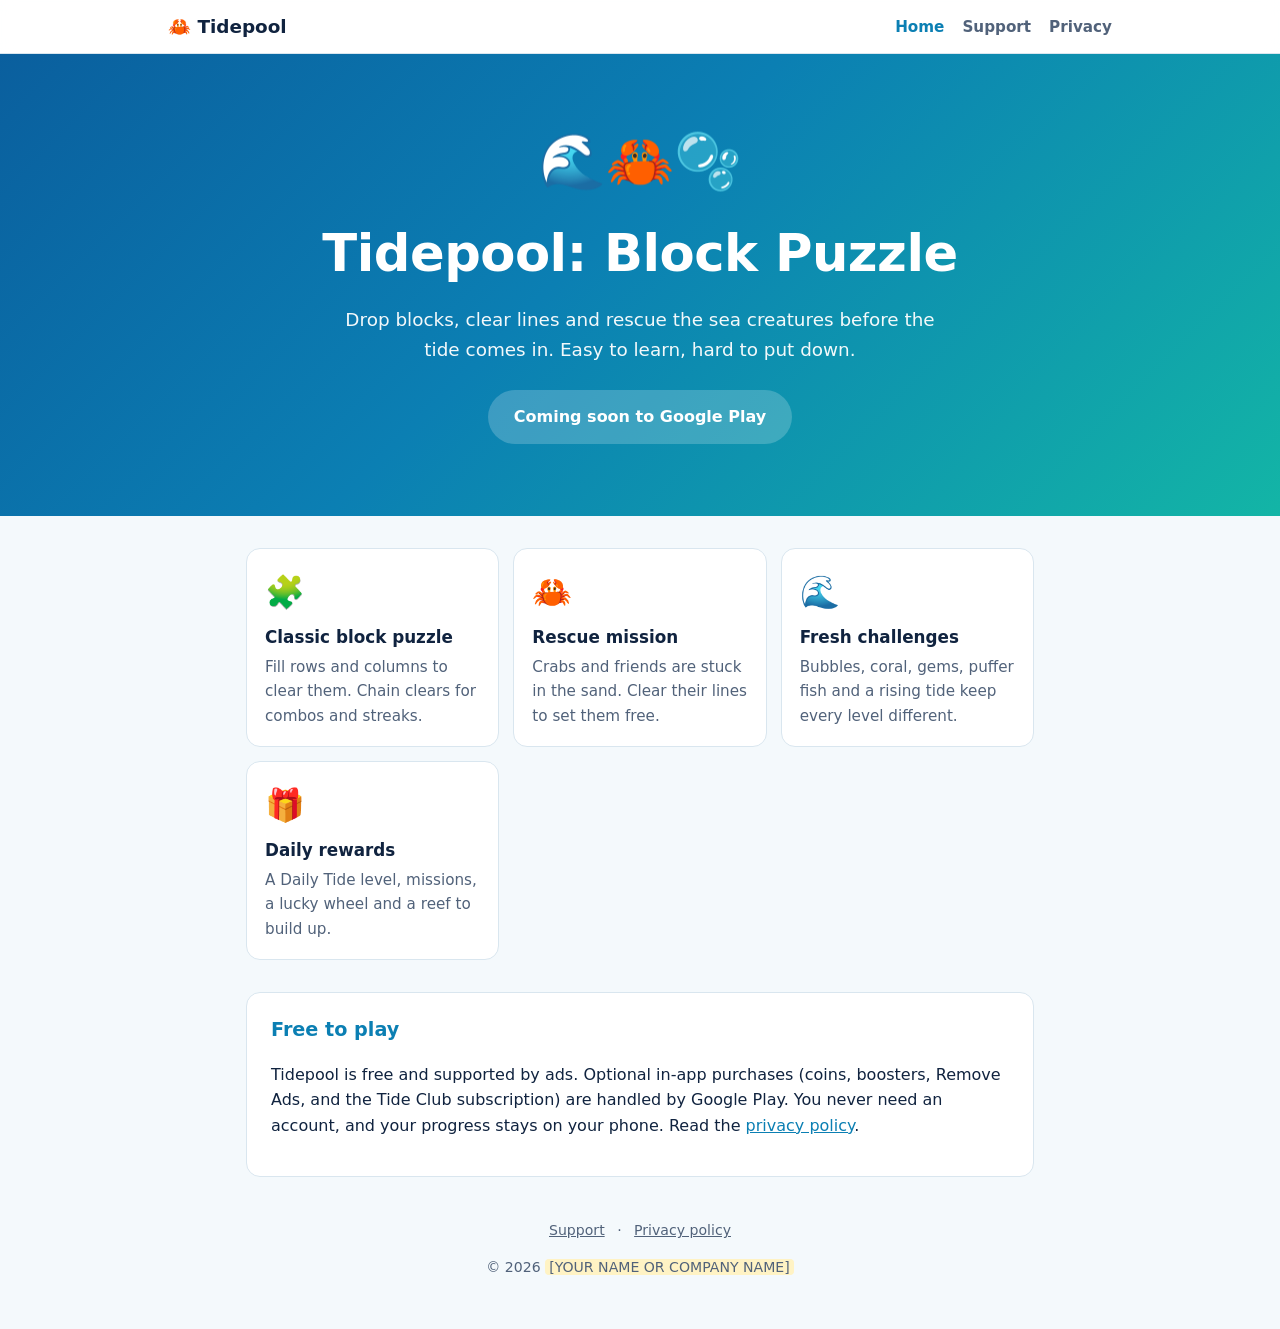
==== index.html @ 96809202 "Add files via upload" ====
<!DOCTYPE html>
<html lang="en">
<head>
<meta charset="utf-8">
<meta name="viewport" content="width=device-width, initial-scale=1">
<title>Tidepool: Block Puzzle</title>
<meta name="description" content="Tidepool is a relaxing block puzzle game: clear lines, rescue sea creatures, pop bubbles and beat the tide. Free on Android.">
<meta property="og:title" content="Tidepool: Block Puzzle">
<meta property="og:description" content="Clear lines, rescue sea creatures and beat the tide. Free on Android.">
<link rel="icon" href="data:image/svg+xml,<svg xmlns='http://www.w3.org/2000/svg' viewBox='0 0 100 100'><text y='.9em' font-size='90'>🦀</text></svg>">
<link rel="stylesheet" href="style.css">
</head>
<body>
<nav class="nav"><div class="inner">
  <a class="brand" href="./">🦀 Tidepool</a>
  <a href="./" aria-current="page">Home</a>
  <a href="support.html">Support</a>
  <a href="privacy.html">Privacy</a>
</div></nav>

<header class="hero">
  <div class="emoji">🌊🦀🫧</div>
  <h1>Tidepool: Block Puzzle</h1>
  <p>Drop blocks, clear lines and rescue the sea creatures before the tide comes in. Easy to learn, hard to put down.</p>
  <!-- Once the app is live, swap the span for:
       <a class="button" href="https://play.google.com/store/apps/details?id=com.tidepool.blockpuzzle">Get it on Google Play</a> -->
  <span class="button soon">Coming soon to Google Play</span>
</header>

<main>
  <div class="features">
    <div class="feature"><div class="icon">🧩</div><h3>Classic block puzzle</h3><p>Fill rows and columns to clear them. Chain clears for combos and streaks.</p></div>
    <div class="feature"><div class="icon">🦀</div><h3>Rescue mission</h3><p>Crabs and friends are stuck in the sand. Clear their lines to set them free.</p></div>
    <div class="feature"><div class="icon">🌊</div><h3>Fresh challenges</h3><p>Bubbles, coral, gems, puffer fish and a rising tide keep every level different.</p></div>
    <div class="feature"><div class="icon">🎁</div><h3>Daily rewards</h3><p>A Daily Tide level, missions, a lucky wheel and a reef to build up.</p></div>
  </div>

  <section class="card">
    <h2>Free to play</h2>
    <p>Tidepool is free and supported by ads. Optional in-app purchases (coins, boosters, Remove Ads, and the Tide Club subscription) are handled by Google Play. You never need an account, and your progress stays on your phone. Read the <a href="privacy.html">privacy policy</a>.</p>
  </section>
</main>

<footer>
  <a href="support.html">Support</a> · <a href="privacy.html">Privacy policy</a>
  <p>© 2026 <span class="fill">[YOUR NAME OR COMPANY NAME]</span></p>
</footer>
</body>
</html>
---- style.css ----
:root {
  --ink: #10233f;
  --muted: #51627a;
  --sea: #0b7fb3;
  --teal: #13b5a6;
  --coin: #ffc93c;
  --bg: #f4f9fc;
  --card: #ffffff;
  --line: #d9e6ef;
}
* { box-sizing: border-box; }
html { scroll-behavior: smooth; }
body { margin: 0; background: var(--bg); color: var(--ink); font: 16px/1.6 system-ui, -apple-system, "Segoe UI", Roboto, sans-serif; }
a { color: var(--sea); }

/* Top bar */
.nav { position: sticky; top: 0; z-index: 10; background: rgba(255, 255, 255, .92); backdrop-filter: blur(8px); border-bottom: 1px solid var(--line); }
.nav .inner { max-width: 980px; margin: 0 auto; padding: 12px 18px; display: flex; align-items: center; gap: 18px; }
.brand { font-weight: 800; font-size: 1.15rem; color: var(--ink); text-decoration: none; margin-right: auto; }
.nav a:not(.brand) { color: var(--muted); text-decoration: none; font-weight: 600; font-size: .95rem; }
.nav a[aria-current="page"] { color: var(--sea); }

/* Hero */
.hero { background: linear-gradient(135deg, #0a5f9e, #0b7fb3 45%, #13b5a6); color: #fff; text-align: center; padding: 64px 20px 72px; overflow: hidden; position: relative; }
.hero h1 { font-size: clamp(2rem, 6vw, 3.2rem); margin: 0 0 10px; letter-spacing: -.5px; }
.hero p { font-size: 1.15rem; max-width: 620px; margin: 0 auto 26px; opacity: .95; }
.hero .emoji { font-size: 3.4rem; margin-bottom: 8px; }
.button { display: inline-block; background: var(--coin); color: #3b2a00; font-weight: 800; text-decoration: none; padding: 14px 26px; border-radius: 999px; box-shadow: 0 6px 0 #d49b00; }
.button:active { transform: translateY(3px); box-shadow: 0 3px 0 #d49b00; }
.button.soon { background: rgba(255, 255, 255, .2); color: #fff; box-shadow: none; cursor: default; }
.page-head { background: linear-gradient(135deg, #0b7fb3, #13b5a6); color: #fff; padding: 40px 20px 34px; text-align: center; }
.page-head h1 { margin: 0 0 6px; font-size: 1.9rem; }
.page-head p { margin: 0; opacity: .9; }

/* Content */
main { max-width: 820px; margin: 0 auto; padding: 0 16px; }
main.lift { margin-top: -18px; }
section.card { background: var(--card); border: 1px solid var(--line); border-radius: 14px; padding: 22px 24px; margin: 0 0 16px; }
section.card h2 { font-size: 1.2rem; margin: 0 0 10px; color: var(--sea); }
section.card h3 { font-size: 1rem; margin: 18px 0 6px; }
.features { display: grid; grid-template-columns: repeat(auto-fit, minmax(220px, 1fr)); gap: 14px; margin: 32px 0; }
.feature { background: var(--card); border: 1px solid var(--line); border-radius: 14px; padding: 18px; }
.feature .icon { font-size: 2rem; }
.feature h3 { margin: 6px 0 4px; font-size: 1.05rem; }
.feature p { margin: 0; color: var(--muted); font-size: .95rem; }
.muted { color: var(--muted); font-size: .93rem; }
table { width: 100%; border-collapse: collapse; font-size: .93rem; }
th, td { text-align: left; vertical-align: top; padding: 9px 8px; border-bottom: 1px solid var(--line); }
th { background: #eef5fa; }
details { border-bottom: 1px solid var(--line); padding: 10px 0; }
details summary { cursor: pointer; font-weight: 700; }
details p { margin: 8px 0 0; }
.fill { background: #fff3c4; padding: 0 4px; border-radius: 4px; }

footer { text-align: center; color: var(--muted); font-size: .88rem; padding: 26px 16px 36px; }
footer a { color: var(--muted); margin: 0 8px; }

@media (max-width: 560px) {
  .nav .inner { gap: 12px; }
  section.card { padding: 18px; }
  th, td { padding: 8px 5px; }
}
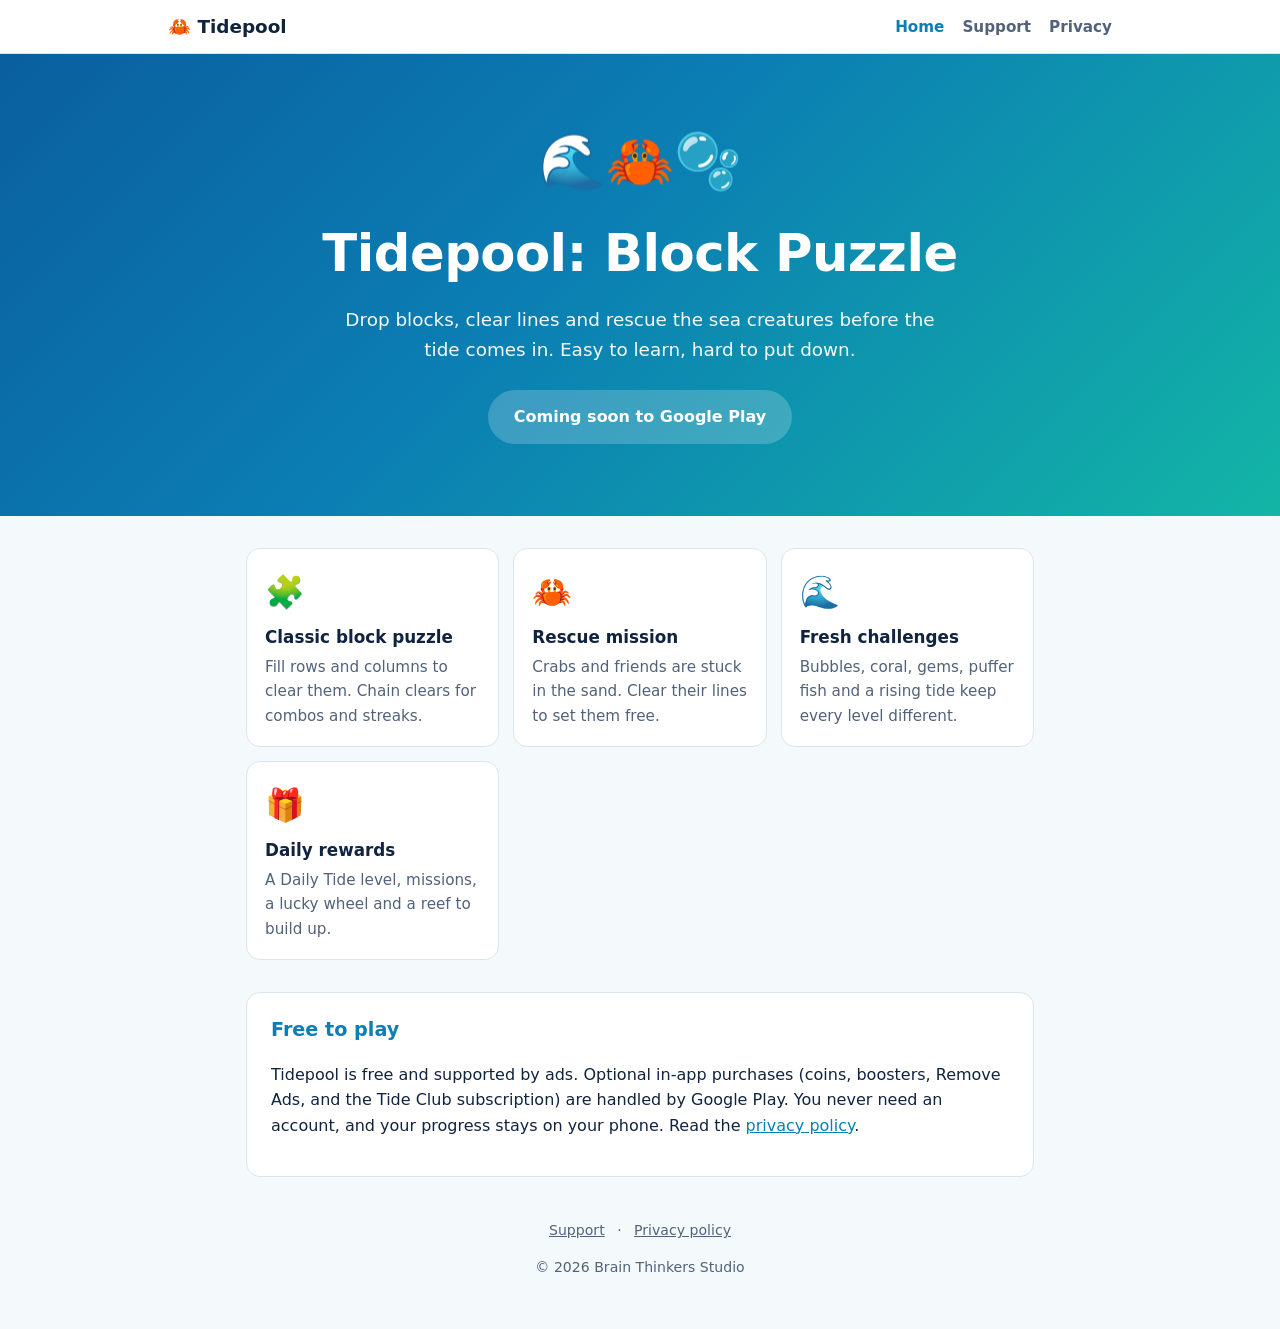
==== commit 2039865a: "Fill in contact details, fix email tag and 404 paths for GitHub Pages" ====
--- a/index.html
+++ b/index.html
@@ -43,7 +43,7 @@
 
 <footer>
   <a href="support.html">Support</a> · <a href="privacy.html">Privacy policy</a>
-  <p>© 2026 <span class="fill">[YOUR NAME OR COMPANY NAME]</span></p>
+  <p>© 2026 Brain Thinkers Studio</p>
 </footer>
 </body>
 </html>
